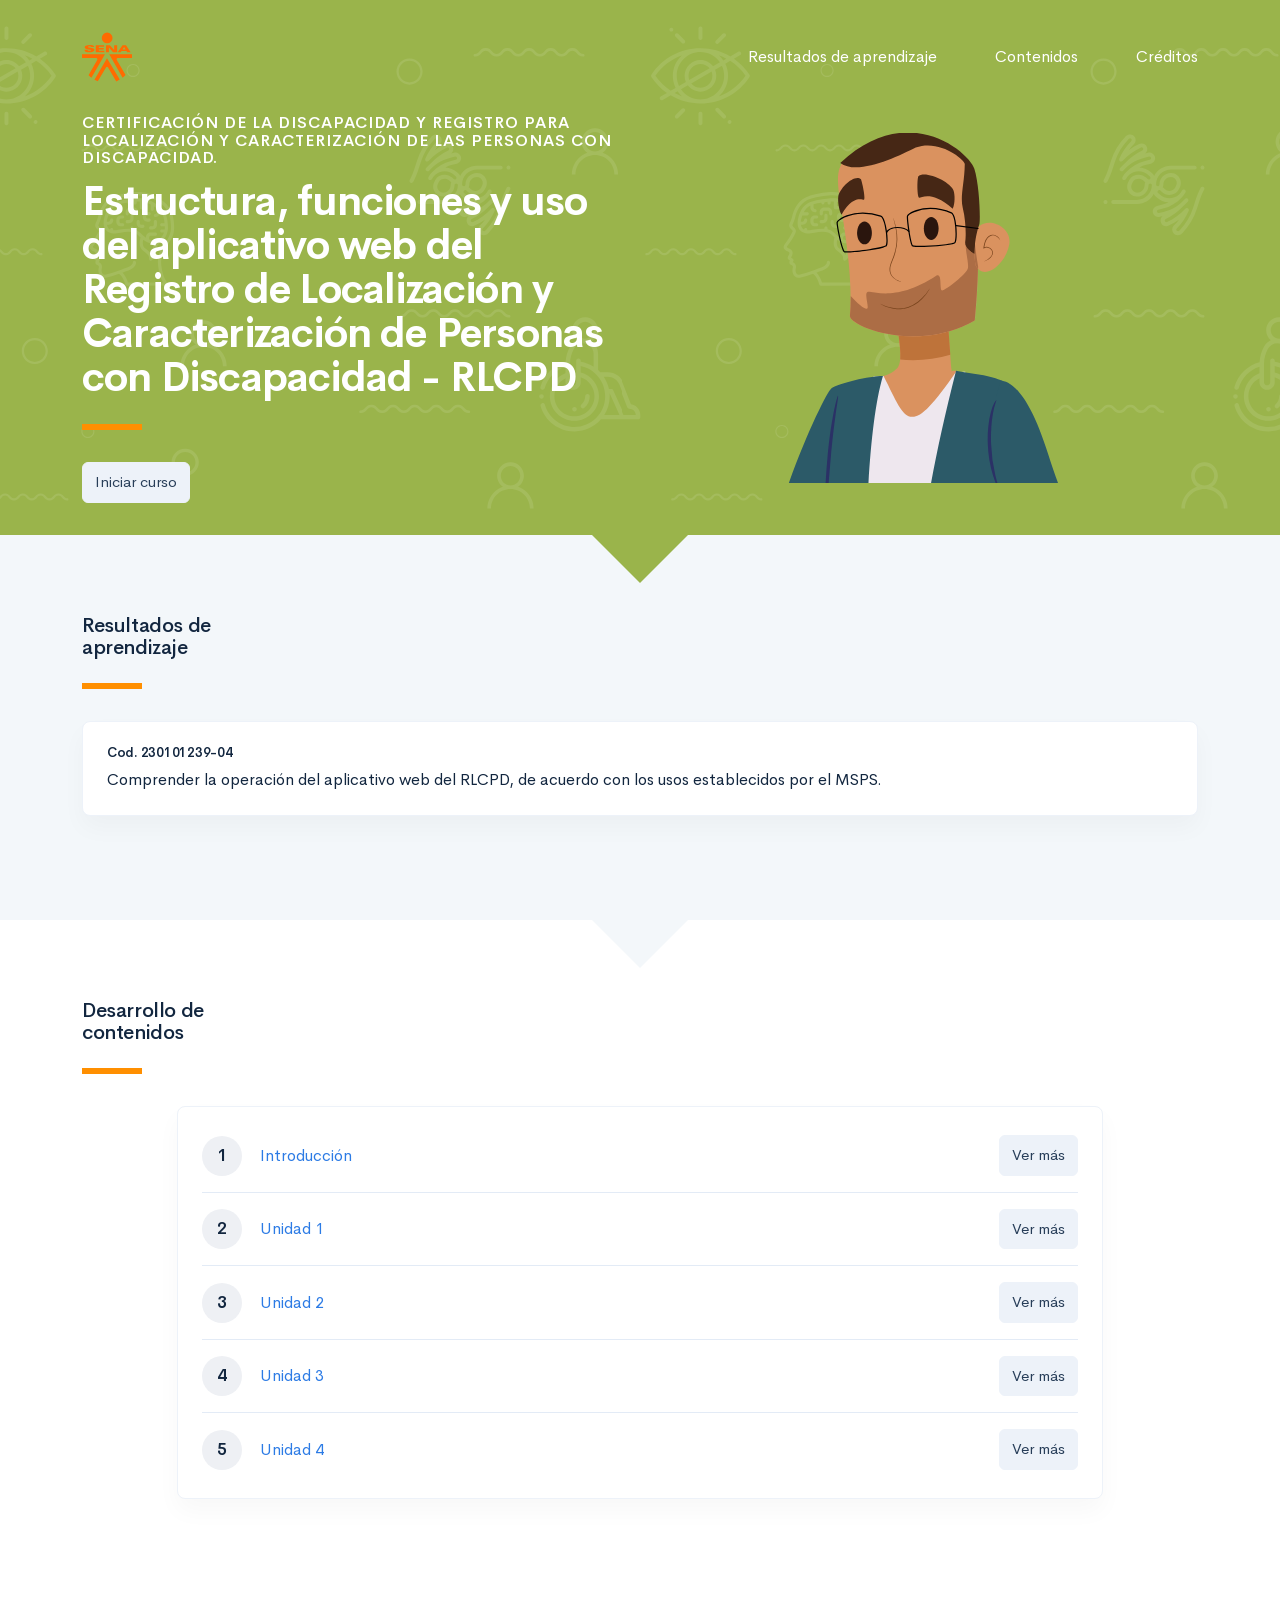
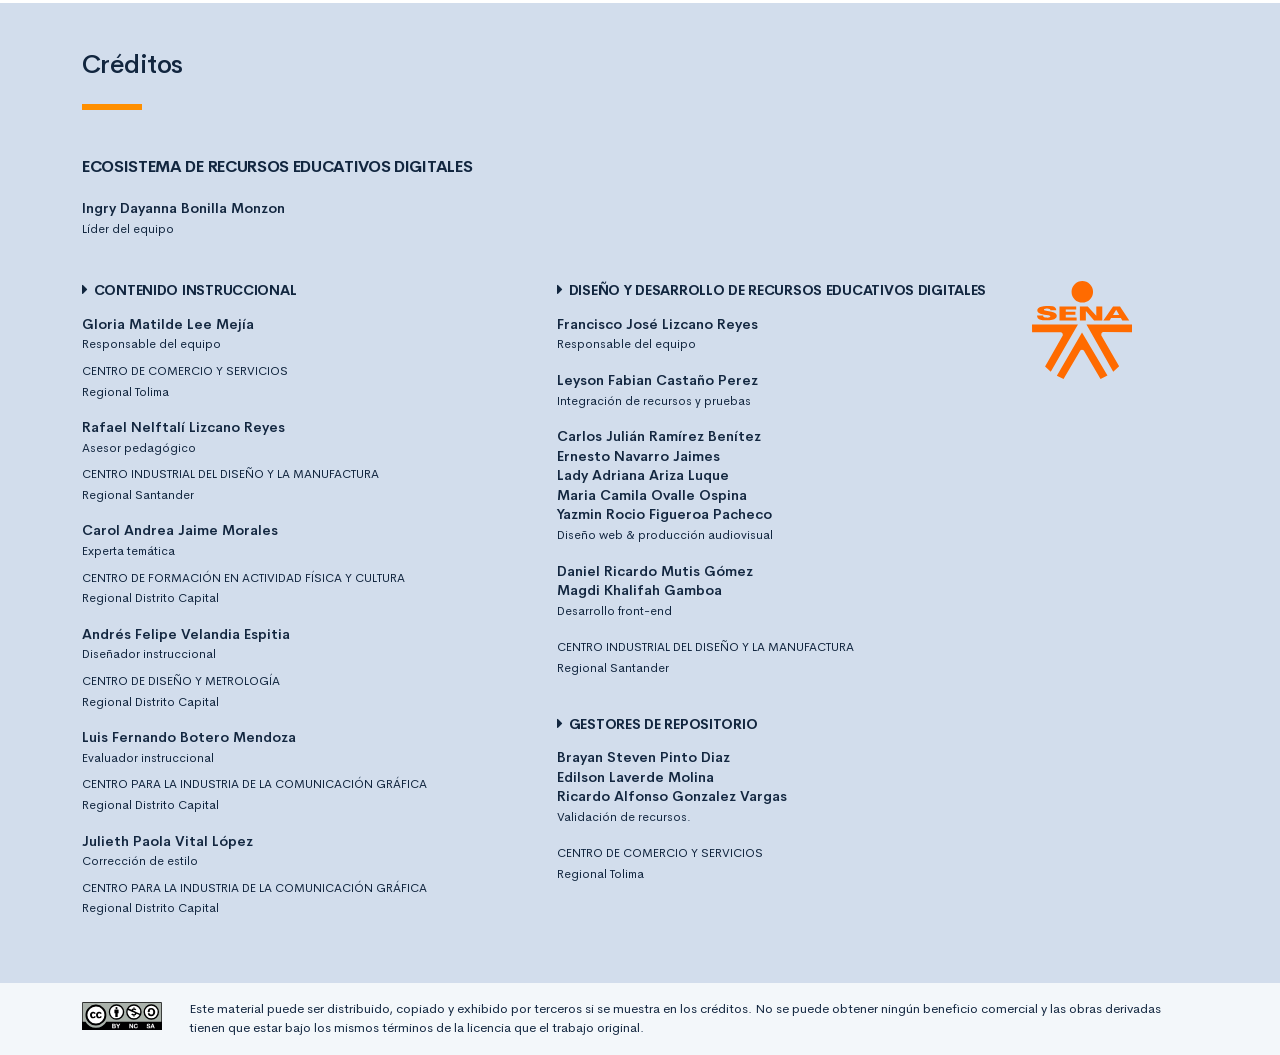
==== public/index.html @ 629007bb "Cargue Inicial de archivos" ====
<!DOCTYPE html>
<html lang="es">
    <head>
        <meta charset="UTF-8">
        <meta name="viewport" content="width=device-width, user-scalable=no, initial-scale=1.0, maximum-scale=1.0, minimum-scale=1.0">
        <title>Estructura, funciones y uso del aplicativo web del Registro de Localización y Caracterización de Personas con Discapacidad - RLCPD </title>
        <meta meta name="description" content="Equipo de Ecosistema de recursos educativos SENA encargado del desarrollo y rediseño de cursos virtuales de aprendizaje para el SENA.">
        <link rel="icon" type="image/svg+xml" href="assets/images/logos/senaLogo.svg">
        <link rel="stylesheet" href="assets/fonts/feather/feather.css">
        <link rel="stylesheet" href="assets/fonts/fontawesome/css/font-awesome.css">
        <link href="assets/css/fancybox.css" rel="stylesheet">
        <link href="assets/css/animate.css" rel="stylesheet">
        <link rel="stylesheet" href="assets/css/main.css">
    </head>
    <body class="theme-dark page-header-textura" id="page-home">
        <header class="curso-presentacion page-header" id="CursoPresentacion">
            <div class="page-textura">
                <div class="container">
                    <div class="curso-topbar justify-content-center justify-content-md-between"><a class="curso-topbar__logo"><svg xmlns="http://www.w3.org/2000/svg" width="168.273" height="164.177" viewBox="0 0 168.273 164.177">
                                <path id="SENA_LOGO" data-name="SENA LOGO" d="M85.349,1a18.09,18.09,0,1,0,18.09,18.09h0A18.1,18.1,0,0,0,85.349,1ZM25.617,42.983a33.722,33.722,0,0,0-9.386,1.024,11.156,11.156,0,0,0-5.12,2.56A5.346,5.346,0,0,0,10.086,52.2c.683,1.707,2.56,2.9,4.608,3.584,4.437,1.536,9.386,1.877,13.994,2.731a5.1,5.1,0,0,1,2.389,1.024,1.369,1.369,0,0,1-.683,2.048,9.146,9.146,0,0,1-5.291.683A8.354,8.354,0,0,1,20.5,61.244a1.962,1.962,0,0,1-.853-2.389H9.233A7.663,7.663,0,0,0,10.6,63.463a7.59,7.59,0,0,0,4.267,2.389A28.541,28.541,0,0,0,23.4,66.876,52.426,52.426,0,0,0,35,66.023a11.043,11.043,0,0,0,5.8-2.9,5.358,5.358,0,0,0-1.365-8.533,21.267,21.267,0,0,0-5.8-2.048c-3.072-.683-5.973-1.024-9.045-1.536a9.114,9.114,0,0,1-3.072-.853,1.226,1.226,0,0,1,0-2.219,9.369,9.369,0,0,1,4.437-.683,10.554,10.554,0,0,1,4.608.853A1.877,1.877,0,0,1,31.59,49.81h9.9a5.669,5.669,0,0,0-1.195-3.584A8.875,8.875,0,0,0,35.515,43.5c-3.584-.341-6.827-.512-9.9-.512Zm21.333.683V67.217H75.792V62.1H57.531V57.489H73.744V52.54H57.531V48.786H75.109v-5.12Zm47.615,0H81.253V67.217H91.322V51.346l13.824,15.872h13.824V43.666H108.9v15.7Zm42.495,0L120.676,67.217h10.581l2.56-4.267H150.2l2.389,4.267h11.776l-15.53-23.551ZM142.35,49.3l5.12,8.533h-10.41ZM.7,74.044l.171,12.8L49,86.673c2.389.512,3.925,2.048,3.413,5.8l-29.7,51.711,9.557,9.045L78.01,74.044Zm91.646,0L137.4,152.89l9.9-8.874L117.433,92.3c-.512-3.584.853-5.291,3.413-5.8l48.127.171V74.044ZM84.837,87.185,42.512,159.546l11.264,5.461,28.159-47.615a4.283,4.283,0,0,1,2.9-1.195,4.681,4.681,0,0,1,3.072,1.195l28.159,47.786,11.605-5.973Z" transform="translate(-0.7 -1)" fill="#FF6B00" />
                            </svg>
                        </a><a class="curso-topbar__menubar collapsed btn-menu-responsive d-none" data-toggle="collapse" href="#curso-topbar__nav" aria-expanded="false"><span></span><span></span><span></span></a>
                        <nav class="curso-topbar__nav collapse show d-none d-md-block" id="curso-topbar__nav">
                            <ul class="curso-topbar__list">
                                <li class="curso-topbar__item"><a class="curso-topbar__link" href="#ResultadosAprendizaje"><span class="text-white">Resultados de aprendizaje</span></a></li>
                                <li class="curso-topbar__item"><a class="curso-topbar__link" href="#IndiceTematico"><span class="text-white">Contenidos</span></a></li>
                                <li class="curso-topbar__item"><a class="curso-topbar__link" href="#Creditos"><span class="text-white">Créditos</span></a></li>
                            </ul>
                        </nav>
                    </div>
                    <!--include includes/page-home_header.pug                -->
                    <div class="curso-portada">
                        <div class="row align-items-center">
                            <div class="col-12 col-lg-6">
                                <h3 class="curso-subtitulo" id="curso-titulo-componente">Certificación de la discapacidad y registro para localización y caracterización de las personas con discapacidad.</h3>
                                <h1 class="curso-titulo" id="curso-titulo-tema">Estructura, funciones y uso del aplicativo web del Registro de Localización y Caracterización de Personas con Discapacidad - RLCPD </h1>
                                <div class="brand-line-primary"></div>
                                <p class="curso-descripcion"> </p><a class="curso-btn-iniciar btn btn-light" href="main.html"><span>Iniciar curso</span></a>
                            </div>
                            <div class="col-12 col-lg-6 text-center">
                                <div class="d-none d-lg-block"><img class="curso-imagen" src="assets/images/header/header_media.svg" /></div>
                            </div>
                        </div>
                    </div>
                </div>
            </div>
        </header>
        <section class="curso-resultados section bg-base-light" id="ResultadosAprendizaje">
            <div class="container">
                <h2> Resultados de <br>aprendizaje</h2>
                <div class="brand-line-primary"></div>
                <div class="card resultado-item">
                    <div class="card-body">
                        <h5><strong>Cod. 230101239-04</strong></h5>
                        <p class="mb-0">Comprender la operación del aplicativo web del RLCPD, de acuerdo con los usos establecidos por el MSPS.</p>
                    </div>
                </div>
            </div>
        </section>
        <section class="curso-indice-tematico section" id="IndiceTematico">
            <div class="container">
                <h2>Desarrollo de <br>contenidos</h2>
                <div class="brand-line-primary"></div>
                <div class="row justify-content-center">
                    <div class="col-12 col-sm-10">
                        <div class="card wow flipInX" data-wow-delay=".4s">
                            <div class="card-body">
                                <ul class="list-group list-group-flush list my-n3 nav-temas">
                                    <li class="list-group-item nav-tema-item">
                                        <div class="row align-items-center">
                                            <div class="col-auto">
                                                <div class="avatar avatar-sm"><span class="nav-tema-item__icon avatar-title font-size-lg bg-secondary-soft rounded-circle text-primary font-weight-bold">1</span></div>
                                            </div>
                                            <div class="col ml-n2"><span class="nav-tema-item__titulo"> <a href="main.html#page/introduccion/">Introducción</a></span></div>
                                            <div class="col-auto"> <a class="btn btn-light nav-tema-item__btn" href="main.html#page/introduccion/">Ver más</a></div>
                                        </div>
                                    </li>
                                    <li class="list-group-item nav-tema-item">
                                        <div class="row align-items-center">
                                            <div class="col-auto">
                                                <div class="avatar avatar-sm"><span class="nav-tema-item__icon avatar-title font-size-lg bg-secondary-soft rounded-circle text-primary font-weight-bold">2</span></div>
                                            </div>
                                            <div class="col ml-n2"><span class="nav-tema-item__titulo"> <a href="main.html#page/unidad_1/">Unidad 1</a></span></div>
                                            <div class="col-auto"> <a class="btn btn-light nav-tema-item__btn" href="main.html#page/unidad_1/">Ver más</a></div>
                                        </div>
                                    </li>
                                    <li class="list-group-item nav-tema-item">
                                        <div class="row align-items-center">
                                            <div class="col-auto">
                                                <div class="avatar avatar-sm"><span class="nav-tema-item__icon avatar-title font-size-lg bg-secondary-soft rounded-circle text-primary font-weight-bold">3</span></div>
                                            </div>
                                            <div class="col ml-n2"><span class="nav-tema-item__titulo"> <a href="main.html#page/unidad_2/">Unidad 2</a></span></div>
                                            <div class="col-auto"> <a class="btn btn-light nav-tema-item__btn" href="main.html#page/unidad_2/">Ver más</a></div>
                                        </div>
                                    </li>
                                    <li class="list-group-item nav-tema-item">
                                        <div class="row align-items-center">
                                            <div class="col-auto">
                                                <div class="avatar avatar-sm"><span class="nav-tema-item__icon avatar-title font-size-lg bg-secondary-soft rounded-circle text-primary font-weight-bold">4</span></div>
                                            </div>
                                            <div class="col ml-n2"><span class="nav-tema-item__titulo"> <a href="main.html#page/unidad_3/">Unidad 3</a></span></div>
                                            <div class="col-auto"> <a class="btn btn-light nav-tema-item__btn" href="main.html#page/unidad_3/">Ver más</a></div>
                                        </div>
                                    </li>
                                    <li class="list-group-item nav-tema-item">
                                        <div class="row align-items-center">
                                            <div class="col-auto">
                                                <div class="avatar avatar-sm"><span class="nav-tema-item__icon avatar-title font-size-lg bg-secondary-soft rounded-circle text-primary font-weight-bold">5</span></div>
                                            </div>
                                            <div class="col ml-n2"><span class="nav-tema-item__titulo"> <a href="main.html#page/unidad_4/">Unidad 4</a></span></div>
                                            <div class="col-auto"> <a class="btn btn-light nav-tema-item__btn" href="main.html#page/unidad_4/">Ver más</a></div>
                                        </div>
                                    </li>
                                </ul>
                            </div>
                        </div>
                    </div>
                </div>
            </div>
        </section>
        <footer class="footer" id="Creditos">
            <div class="container">
                <h1>Créditos </h1>
                <div class="brand-line-primary"></div>
                <div class="row">
                    <div class="col-12 col-md-5">
                        <h3 class="footer-subtitulo mb-4">ECOSISTEMA DE RECURSOS EDUCATIVOS DIGITALES </h3>
                        <p class="footer-texto mb-2"><strong>Ingry Dayanna Bonilla Monzon </strong><br /> <span class="text-small">Líder del equipo</span></p>
                    </div>
                </div>
                <div class="row mt-5">
                    <div class="col-12 col-md-5">
                        <h4 class="footer-subtitulo-2 mt-0">
                            <div class="fa fa-caret-right mr-2"></div>Contenido Instruccional
                        </h4>
                        <p class="footer-texto mb-2"><strong>Gloria Matilde Lee Mejía </strong><br /> <span class="text-small">Responsable del equipo</span></p>
                        <p class="footer-texto"><span class="text-small text-uppercase">Centro de Comercio y Servicios</span><br /><span class="text-small">Regional Tolima</span></p>
                        <p class="footer-texto mb-2"><strong>Rafael Nelftalí Lizcano Reyes</strong><br /> <span class="text-small">Asesor pedagógico<br /></span></p>
                        <p class="footer-texto"><span class="text-small text-uppercase">CENTRO INDUSTRIAL DEL DISEÑO Y LA MANUFACTURA </span><br /><span class="text-small">Regional Santander </span></p>
                        <p class="footer-texto mb-2"><strong>Carol Andrea Jaime Morales</strong><br /><span class="text-small">Experta temática<br /></span></p>
                        <p class="footer-texto"><span class="text-small text-uppercase">Centro de Formación en Actividad Física y Cultura </span><br /><span class="text-small">Regional Distrito Capital</span></p>
                        <p class="footer-texto mb-2"><strong>Andrés Felipe Velandia Espitia</strong><br /> <span class="text-small">Diseñador instruccional<br /></span></p>
                        <p class="footer-texto"><span class="text-small text-uppercase">Centro de Diseño y Metrología </span><br /><span class="text-small">Regional Distrito Capital</span></p>
                        <p class="footer-texto mb-2"><strong>Luis Fernando Botero Mendoza </strong><br /> <span class="text-small">Evaluador instruccional<br /></span></p>
                        <p class="footer-texto"><span class="text-small text-uppercase">Centro para la Industria de la Comunicación Gráfica</span><br /><span class="text-small">Regional Distrito Capital</span></p>
                        <p class="footer-texto mb-2"><strong>Julieth Paola Vital López</strong><br /> <span class="text-small">Corrección de estilo<br /></span></p>
                        <p class="footer-texto"><span class="text-small text-uppercase">Centro para la Industria de la Comunicación Gráfica</span><br /><span class="text-small">Regional Distrito Capital </span></p>
                    </div>
                    <div class="col-12 col-md-5">
                        <h4 class="footer-subtitulo-2 mt-0">
                            <div class="fa fa-caret-right mr-2"></div>Diseño y desarrollo de recursos educativos digitales
                        </h4>
                        <p class="footer-texto"><strong>Francisco José Lizcano Reyes </strong><br /> <span class="text-small">Responsable del equipo<br /></span></p>
                        <p class="footer-texto"><strong>Leyson Fabian Castaño Perez</strong><br /> <span class="text-small">Integración de recursos y pruebas<br /></span></p>
                        <p class="footer-texto"> <strong>Carlos Julián Ramírez Benítez</strong><br />
                            <strong>Ernesto Navarro Jaimes</strong><br />
                            <strong>Lady Adriana Ariza Luque </strong><br />
                            <strong>Maria Camila Ovalle Ospina </strong><br />
                            <strong>Yazmin Rocio Figueroa Pacheco</strong><br /><span class="text-small">Diseño web & producción audiovisual<br /></span></p>
                        <p class="footer-texto"><strong>Daniel Ricardo Mutis Gómez</strong><br />
                            <strong>Magdi Khalifah Gamboa</strong><br /> <span class="text-small">Desarrollo front-end<br /></span></p>
                        <p class="footer-texto"><span class="text-small text-uppercase">CENTRO INDUSTRIAL DEL DISEÑO Y LA MANUFACTURA </span><br /><span class="text-small">Regional Santander</span></p>
                        <h4 class="footer-subtitulo-2 mt-5">
                            <div class="fa fa-caret-right mr-2"></div>Gestores de repositorio
                        </h4>
                        <p class="footer-texto"><strong>Brayan Steven Pinto Diaz </strong><br />
                            <strong>Edilson Laverde Molina</strong><br />
                            <strong>Ricardo Alfonso Gonzalez Vargas </strong><br /> <span class="text-small">Validación de recursos.<br /></span></p>
                        <p class="footer-texto"><span class="text-small text-uppercase">Centro de comercio y servicios </span><br /><span class="text-small">Regional Tolima</span></p>
                    </div>
                    <div class="col-12 col-md-2">
                        <div class="d-flex flex-column justify-content-center"><img src="assets/images/logos/senaLogo.svg" style="max-width:100px" /></div>
                    </div>
                </div>
            </div>
        </footer>
        <section id="cc">
            <div class="container">
                <div class="d-flex flex-column flex-sm-row"><span class="pr-3"><i class="icon cc"></i></span><span>Este material puede ser distribuido, copiado y exhibido por terceros si se muestra en los créditos. No se puede obtener ningún beneficio comercial y las obras derivadas tienen que estar bajo los mismos términos de la licencia que el trabajo original.</span></div>
            </div>
        </section>
        <script src="assets/js/vendor.js"></script>
        <script src="assets/js/global.js"> </script>
        <script src="assets/js/pages.js"></script>
    </body>
</html>
---- public/assets/fonts/feather/feather.css ----
@font-face {
  font-family: 'Feather';
  src:
    url('fonts/Feather.ttf?sdxovp') format('truetype'),
    url('fonts/Feather.woff?sdxovp') format('woff'),
    url('fonts/Feather.svg?sdxovp#Feather') format('svg');
  font-weight: normal;
  font-style: normal;
}

.fe {
  /* use !important to prevent issues with browser extensions that change fonts */
  font-family: 'Feather' !important;
  speak: none;
  font-style: normal;
  font-weight: normal;
  font-variant: normal;
  text-transform: none;
  line-height: 1;

  /* Better Font Rendering =========== */
  -webkit-font-smoothing: antialiased;
  -moz-osx-font-smoothing: grayscale;
}

.fe-activity:before {
  content: "\e900";
}
.fe-airplay:before {
  content: "\e901";
}
.fe-alert-circle:before {
  content: "\e902";
}
.fe-alert-octagon:before {
  content: "\e903";
}
.fe-alert-triangle:before {
  content: "\e904";
}
.fe-align-center:before {
  content: "\e905";
}
.fe-align-justify:before {
  content: "\e906";
}
.fe-align-left:before {
  content: "\e907";
}
.fe-align-right:before {
  content: "\e908";
}
.fe-anchor:before {
  content: "\e909";
}
.fe-aperture:before {
  content: "\e90a";
}
.fe-archive:before {
  content: "\e90b";
}
.fe-arrow-down:before {
  content: "\e90c";
}
.fe-arrow-down-circle:before {
  content: "\e90d";
}
.fe-arrow-down-left:before {
  content: "\e90e";
}
.fe-arrow-down-right:before {
  content: "\e90f";
}
.fe-arrow-left:before {
  content: "\e910";
}
.fe-arrow-left-circle:before {
  content: "\e911";
}
.fe-arrow-right:before {
  content: "\e912";
}
.fe-arrow-right-circle:before {
  content: "\e913";
}
.fe-arrow-up:before {
  content: "\e914";
}
.fe-arrow-up-circle:before {
  content: "\e915";
}
.fe-arrow-up-left:before {
  content: "\e916";
}
.fe-arrow-up-right:before {
  content: "\e917";
}
.fe-at-sign:before {
  content: "\e918";
}
.fe-award:before {
  content: "\e919";
}
.fe-bar-chart:before {
  content: "\e91a";
}
.fe-bar-chart-2:before {
  content: "\e91b";
}
.fe-battery:before {
  content: "\e91c";
}
.fe-battery-charging:before {
  content: "\e91d";
}
.fe-bell:before {
  content: "\e91e";
}
.fe-bell-off:before {
  content: "\e91f";
}
.fe-bluetooth:before {
  content: "\e920";
}
.fe-bold:before {
  content: "\e921";
}
.fe-book:before {
  content: "\e922";
}
.fe-book-open:before {
  content: "\e923";
}
.fe-bookmark:before {
  content: "\e924";
}
.fe-box:before {
  content: "\e925";
}
.fe-briefcase:before {
  content: "\e926";
}
.fe-calendar:before {
  content: "\e927";
}
.fe-camera:before {
  content: "\e928";
}
.fe-camera-off:before {
  content: "\e929";
}
.fe-cast:before {
  content: "\e92a";
}
.fe-check:before {
  content: "\e92b";
}
.fe-check-circle:before {
  content: "\e92c";
}
.fe-check-square:before {
  content: "\e92d";
}
.fe-chevron-down:before {
  content: "\e92e";
}
.fe-chevron-left:before {
  content: "\e92f";
}
.fe-chevron-right:before {
  content: "\e930";
}
.fe-chevron-up:before {
  content: "\e931";
}
.fe-chevrons-down:before {
  content: "\e932";
}
.fe-chevrons-left:before {
  content: "\e933";
}
.fe-chevrons-right:before {
  content: "\e934";
}
.fe-chevrons-up:before {
  content: "\e935";
}
.fe-chrome:before {
  content: "\e936";
}
.fe-circle:before {
  content: "\e937";
}
.fe-clipboard:before {
  content: "\e938";
}
.fe-clock:before {
  content: "\e939";
}
.fe-cloud:before {
  content: "\e93a";
}
.fe-cloud-drizzle:before {
  content: "\e93b";
}
.fe-cloud-lightning:before {
  content: "\e93c";
}
.fe-cloud-off:before {
  content: "\e93d";
}
.fe-cloud-rain:before {
  content: "\e93e";
}
.fe-cloud-snow:before {
  content: "\e93f";
}
.fe-code:before {
  content: "\e940";
}
.fe-codepen:before {
  content: "\e941";
}
.fe-command:before {
  content: "\e942";
}
.fe-compass:before {
  content: "\e943";
}
.fe-copy:before {
  content: "\e944";
}
.fe-corner-down-left:before {
  content: "\e945";
}
.fe-corner-down-right:before {
  content: "\e946";
}
.fe-corner-left-down:before {
  content: "\e947";
}
.fe-corner-left-up:before {
  content: "\e948";
}
.fe-corner-right-down:before {
  content: "\e949";
}
.fe-corner-right-up:before {
  content: "\e94a";
}
.fe-corner-up-left:before {
  content: "\e94b";
}
.fe-corner-up-right:before {
  content: "\e94c";
}
.fe-cpu:before {
  content: "\e94d";
}
.fe-credit-card:before {
  content: "\e94e";
}
.fe-crop:before {
  content: "\e94f";
}
.fe-crosshair:before {
  content: "\e950";
}
.fe-database:before {
  content: "\e951";
}
.fe-delete:before {
  content: "\e952";
}
.fe-disc:before {
  content: "\e953";
}
.fe-dollar-sign:before {
  content: "\e954";
}
.fe-download:before {
  content: "\e955";
}
.fe-download-cloud:before {
  content: "\e956";
}
.fe-droplet:before {
  content: "\e957";
}
.fe-edit:before {
  content: "\e958";
}
.fe-edit-2:before {
  content: "\e959";
}
.fe-edit-3:before {
  content: "\e95a";
}
.fe-external-link:before {
  content: "\e95b";
}
.fe-eye:before {
  content: "\e95c";
}
.fe-eye-off:before {
  content: "\e95d";
}
.fe-facebook:before {
  content: "\e95e";
}
.fe-fast-forward:before {
  content: "\e95f";
}
.fe-feather:before {
  content: "\e960";
}
.fe-file:before {
  content: "\e961";
}
.fe-file-minus:before {
  content: "\e962";
}
.fe-file-plus:before {
  content: "\e963";
}
.fe-file-text:before {
  content: "\e964";
}
.fe-film:before {
  content: "\e965";
}
.fe-filter:before {
  content: "\e966";
}
.fe-flag:before {
  content: "\e967";
}
.fe-folder:before {
  content: "\e968";
}
.fe-folder-minus:before {
  content: "\e969";
}
.fe-folder-plus:before {
  content: "\e96a";
}
.fe-gift:before {
  content: "\e96b";
}
.fe-git-branch:before {
  content: "\e96c";
}
.fe-git-commit:before {
  content: "\e96d";
}
.fe-git-merge:before {
  content: "\e96e";
}
.fe-git-pull-request:before {
  content: "\e96f";
}
.fe-github:before {
  content: "\e970";
}
.fe-gitlab:before {
  content: "\e971";
}
.fe-globe:before {
  content: "\e972";
}
.fe-grid:before {
  content: "\e973";
}
.fe-hard-drive:before {
  content: "\e974";
}
.fe-hash:before {
  content: "\e975";
}
.fe-headphones:before {
  content: "\e976";
}
.fe-heart:before {
  content: "\e977";
}
.fe-help-circle:before {
  content: "\e978";
}
.fe-home:before {
  content: "\e979";
}
.fe-image:before {
  content: "\e97a";
}
.fe-inbox:before {
  content: "\e97b";
}
.fe-info:before {
  content: "\e97c";
}
.fe-instagram:before {
  content: "\e97d";
}
.fe-italic:before {
  content: "\e97e";
}
.fe-layers:before {
  content: "\e97f";
}
.fe-layout:before {
  content: "\e980";
}
.fe-life-buoy:before {
  content: "\e981";
}
.fe-link:before {
  content: "\e982";
}
.fe-link-2:before {
  content: "\e983";
}
.fe-linkedin:before {
  content: "\e984";
}
.fe-list:before {
  content: "\e985";
}
.fe-loader:before {
  content: "\e986";
}
.fe-lock:before {
  content: "\e987";
}
.fe-log-in:before {
  content: "\e988";
}
.fe-log-out:before {
  content: "\e989";
}
.fe-mail:before {
  content: "\e98a";
}
.fe-map:before {
  content: "\e98b";
}
.fe-map-pin:before {
  content: "\e98c";
}
.fe-maximize:before {
  content: "\e98d";
}
.fe-maximize-2:before {
  content: "\e98e";
}
.fe-menu:before {
  content: "\e98f";
}
.fe-message-circle:before {
  content: "\e990";
}
.fe-message-square:before {
  content: "\e991";
}
.fe-mic:before {
  content: "\e992";
}
.fe-mic-off:before {
  content: "\e993";
}
.fe-minimize:before {
  content: "\e994";
}
.fe-minimize-2:before {
  content: "\e995";
}
.fe-minus:before {
  content: "\e996";
}
.fe-minus-circle:before {
  content: "\e997";
}
.fe-minus-square:before {
  content: "\e998";
}
.fe-monitor:before {
  content: "\e999";
}
.fe-moon:before {
  content: "\e99a";
}
.fe-more-horizontal:before {
  content: "\e99b";
}
.fe-more-vertical:before {
  content: "\e99c";
}
.fe-move:before {
  content: "\e99d";
}
.fe-music:before {
  content: "\e99e";
}
.fe-navigation:before {
  content: "\e99f";
}
.fe-navigation-2:before {
  content: "\e9a0";
}
.fe-octagon:before {
  content: "\e9a1";
}
.fe-package:before {
  content: "\e9a2";
}
.fe-paperclip:before {
  content: "\e9a3";
}
.fe-pause:before {
  content: "\e9a4";
}
.fe-pause-circle:before {
  content: "\e9a5";
}
.fe-percent:before {
  content: "\e9a6";
}
.fe-phone:before {
  content: "\e9a7";
}
.fe-phone-call:before {
  content: "\e9a8";
}
.fe-phone-forwarded:before {
  content: "\e9a9";
}
.fe-phone-incoming:before {
  content: "\e9aa";
}
.fe-phone-missed:before {
  content: "\e9ab";
}
.fe-phone-off:before {
  content: "\e9ac";
}
.fe-phone-outgoing:before {
  content: "\e9ad";
}
.fe-pie-chart:before {
  content: "\e9ae";
}
.fe-play:before {
  content: "\e9af";
}
.fe-play-circle:before {
  content: "\e9b0";
}
.fe-plus:before {
  content: "\e9b1";
}
.fe-plus-circle:before {
  content: "\e9b2";
}
.fe-plus-square:before {
  content: "\e9b3";
}
.fe-pocket:before {
  content: "\e9b4";
}
.fe-power:before {
  content: "\e9b5";
}
.fe-printer:before {
  content: "\e9b6";
}
.fe-radio:before {
  content: "\e9b7";
}
.fe-refresh-ccw:before {
  content: "\e9b8";
}
.fe-refresh-cw:before {
  content: "\e9b9";
}
.fe-repeat:before {
  content: "\e9ba";
}
.fe-rewind:before {
  content: "\e9bb";
}
.fe-rotate-ccw:before {
  content: "\e9bc";
}
.fe-rotate-cw:before {
  content: "\e9bd";
}
.fe-rss:before {
  content: "\e9be";
}
.fe-save:before {
  content: "\e9bf";
}
.fe-scissors:before {
  content: "\e9c0";
}
.fe-search:before {
  content: "\e9c1";
}
.fe-send:before {
  content: "\e9c2";
}
.fe-server:before {
  content: "\e9c3";
}
.fe-settings:before {
  content: "\e9c4";
}
.fe-share:before {
  content: "\e9c5";
}
.fe-share-2:before {
  content: "\e9c6";
}
.fe-shield:before {
  content: "\e9c7";
}
.fe-shield-off:before {
  content: "\e9c8";
}
.fe-shopping-bag:before {
  content: "\e9c9";
}
.fe-shopping-cart:before {
  content: "\e9ca";
}
.fe-shuffle:before {
  content: "\e9cb";
}
.fe-sidebar:before {
  content: "\e9cc";
}
.fe-skip-back:before {
  content: "\e9cd";
}
.fe-skip-forward:before {
  content: "\e9ce";
}
.fe-slack:before {
  content: "\e9cf";
}
.fe-slash:before {
  content: "\e9d0";
}
.fe-sliders:before {
  content: "\e9d1";
}
.fe-smartphone:before {
  content: "\e9d2";
}
.fe-speaker:before {
  content: "\e9d3";
}
.fe-square:before {
  content: "\e9d4";
}
.fe-star:before {
  content: "\e9d5";
}
.fe-stop-circle:before {
  content: "\e9d6";
}
.fe-sun:before {
  content: "\e9d7";
}
.fe-sunrise:before {
  content: "\e9d8";
}
.fe-sunset:before {
  content: "\e9d9";
}
.fe-tablet:before {
  content: "\e9da";
}
.fe-tag:before {
  content: "\e9db";
}
.fe-target:before {
  content: "\e9dc";
}
.fe-terminal:before {
  content: "\e9dd";
}
.fe-thermometer:before {
  content: "\e9de";
}
.fe-thumbs-down:before {
  content: "\e9df";
}
.fe-thumbs-up:before {
  content: "\e9e0";
}
.fe-toggle-left:before {
  content: "\e9e1";
}
.fe-toggle-right:before {
  content: "\e9e2";
}
.fe-trash:before {
  content: "\e9e3";
}
.fe-trash-2:before {
  content: "\e9e4";
}
.fe-trending-down:before {
  content: "\e9e5";
}
.fe-trending-up:before {
  content: "\e9e6";
}
.fe-triangle:before {
  content: "\e9e7";
}
.fe-truck:before {
  content: "\e9e8";
}
.fe-tv:before {
  content: "\e9e9";
}
.fe-twitter:before {
  content: "\e9ea";
}
.fe-type:before {
  content: "\e9eb";
}
.fe-umbrella:before {
  content: "\e9ec";
}
.fe-underline:before {
  content: "\e9ed";
}
.fe-unlock:before {
  content: "\e9ee";
}
.fe-upload:before {
  content: "\e9ef";
}
.fe-upload-cloud:before {
  content: "\e9f0";
}
.fe-user:before {
  content: "\e9f1";
}
.fe-user-check:before {
  content: "\e9f2";
}
.fe-user-minus:before {
  content: "\e9f3";
}
.fe-user-plus:before {
  content: "\e9f4";
}
.fe-user-x:before {
  content: "\e9f5";
}
.fe-users:before {
  content: "\e9f6";
}
.fe-video:before {
  content: "\e9f7";
}
.fe-video-off:before {
  content: "\e9f8";
}
.fe-voicemail:before {
  content: "\e9f9";
}
.fe-volume:before {
  content: "\e9fa";
}
.fe-volume-1:before {
  content: "\e9fb";
}
.fe-volume-2:before {
  content: "\e9fc";
}
.fe-volume-x:before {
  content: "\e9fd";
}
.fe-watch:before {
  content: "\e9fe";
}
.fe-wifi:before {
  content: "\e9ff";
}
.fe-wifi-off:before {
  content: "\ea00";
}
.fe-wind:before {
  content: "\ea01";
}
.fe-x:before {
  content: "\ea02";
}
.fe-x-circle:before {
  content: "\ea03";
}
.fe-x-square:before {
  content: "\ea04";
}
.fe-youtube:before {
  content: "\ea05";
}
.fe-zap:before {
  content: "\ea06";
}
.fe-zap-off:before {
  content: "\ea07";
}
.fe-zoom-in:before {
  content: "\ea08";
}
.fe-zoom-out:before {
  content: "\ea09";
}
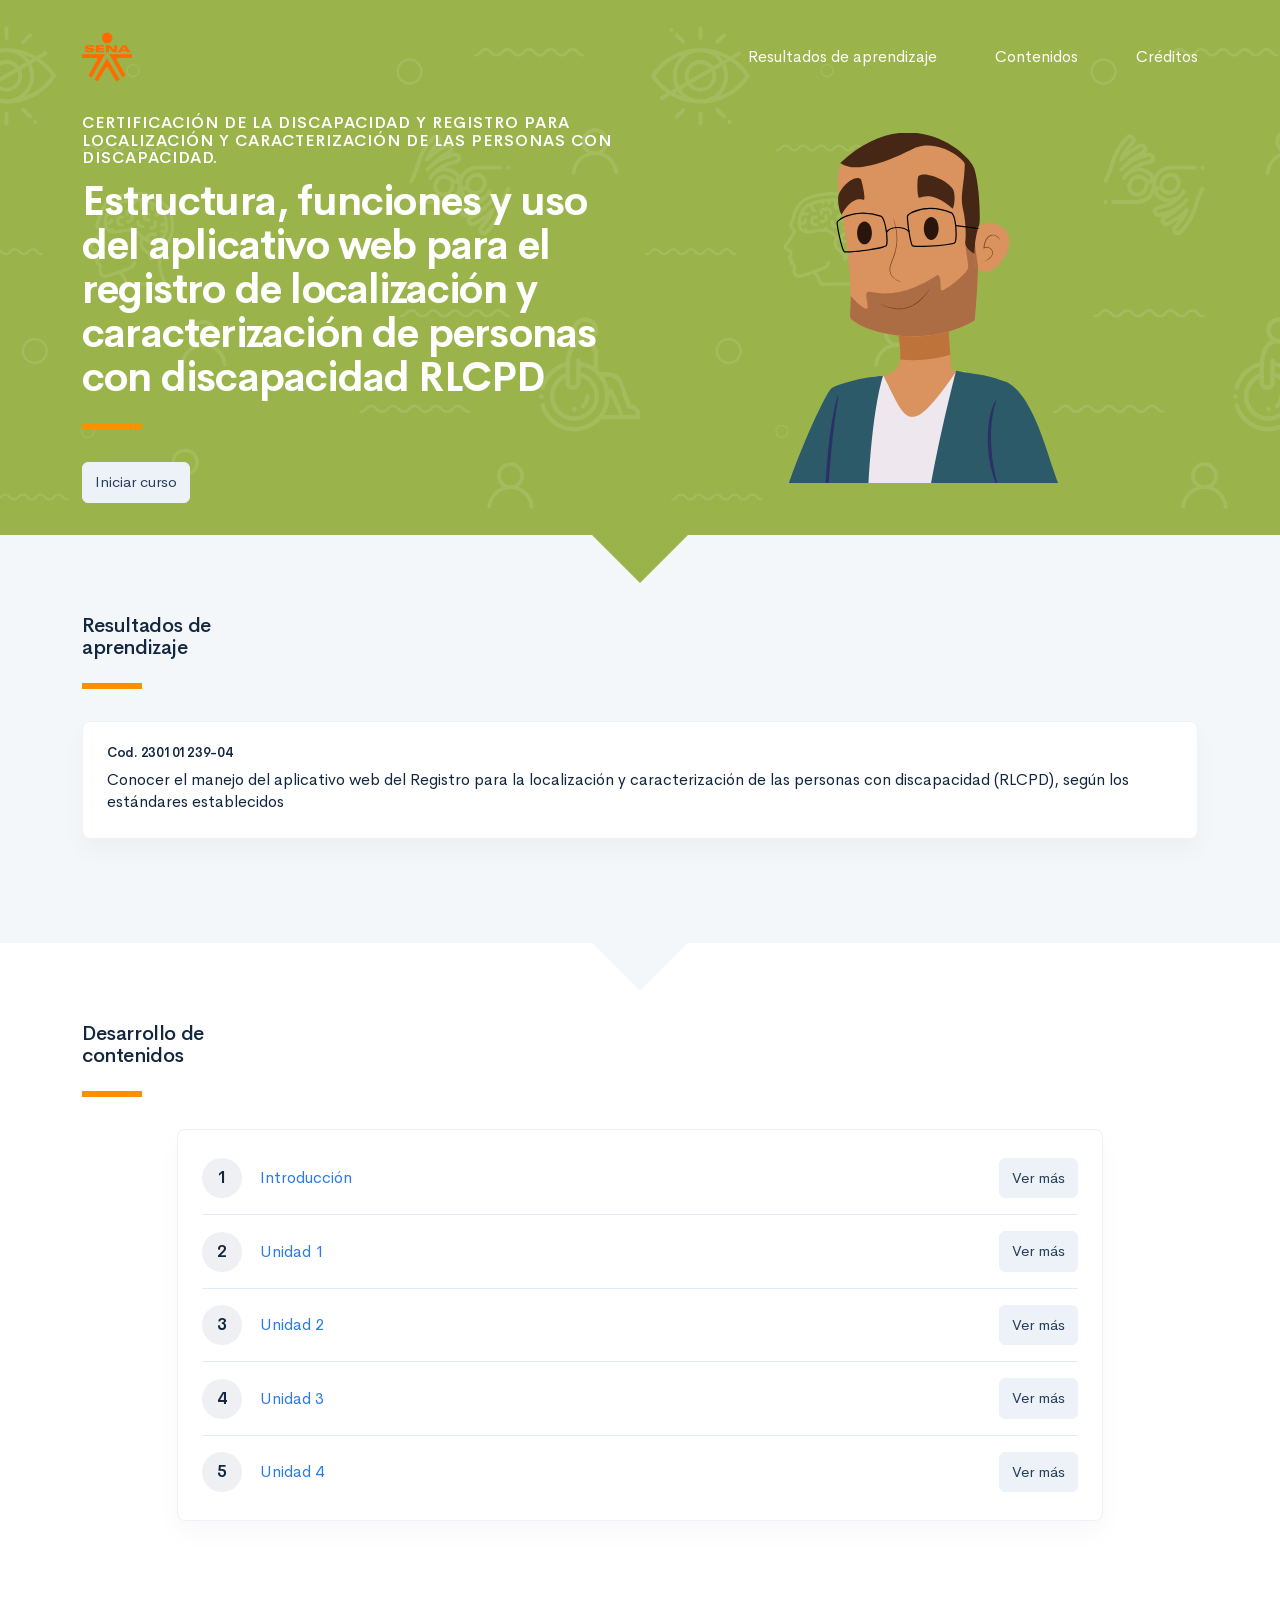
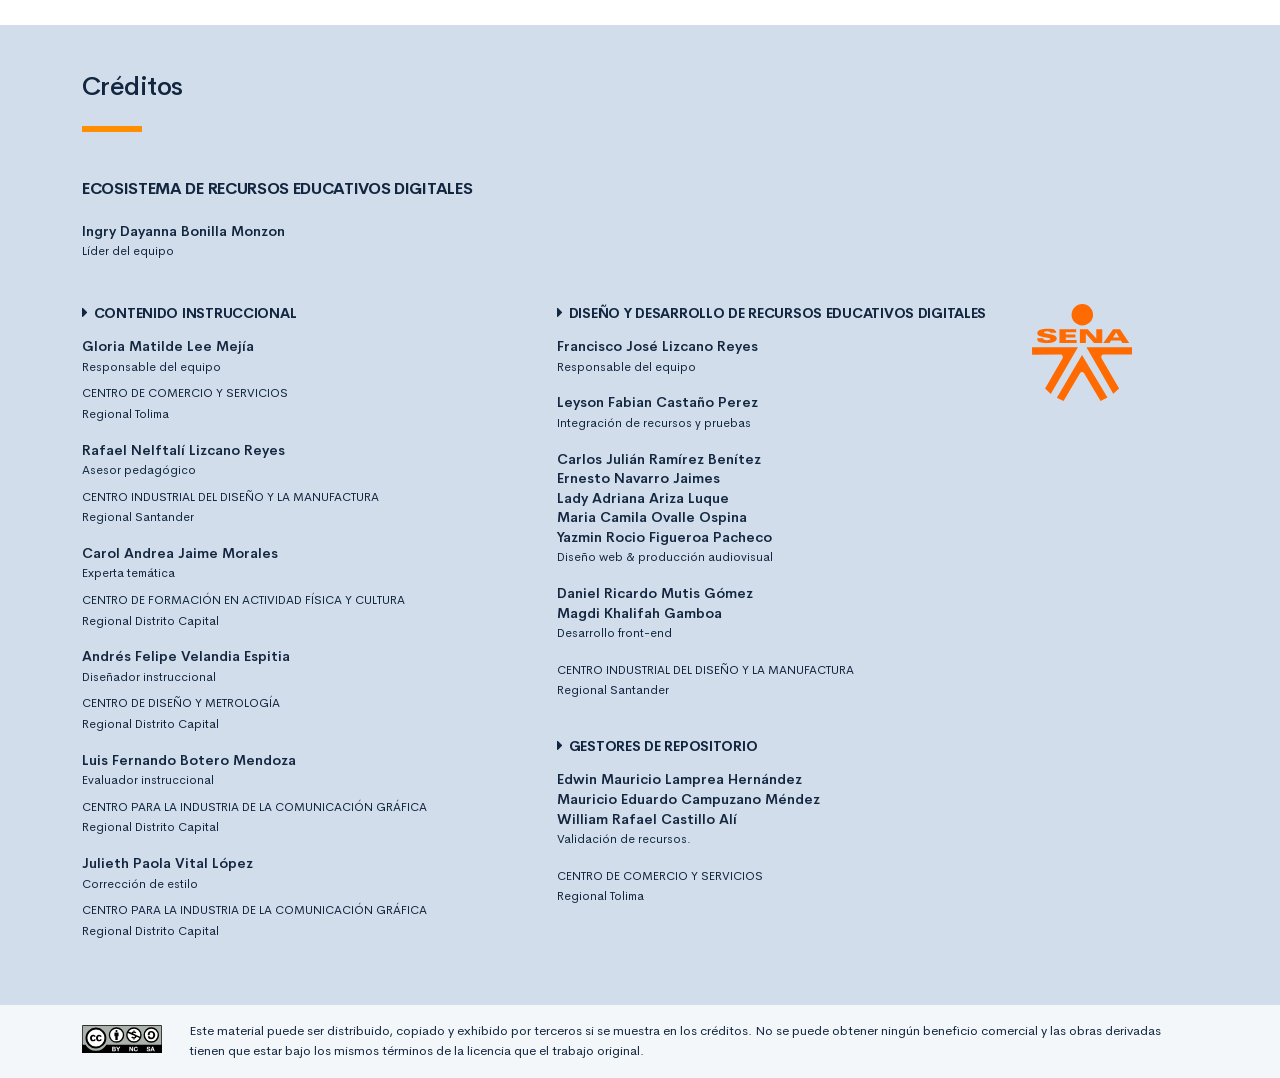
==== commit a723ad3a: "Ajustes gestores" ====
--- a/public/index.html
+++ b/public/index.html
@@ -3,7 +3,7 @@
     <head>
         <meta charset="UTF-8">
         <meta name="viewport" content="width=device-width, user-scalable=no, initial-scale=1.0, maximum-scale=1.0, minimum-scale=1.0">
-        <title>Estructura, funciones y uso del aplicativo web del Registro de Localización y Caracterización de Personas con Discapacidad - RLCPD </title>
+        <title>Estructura, funciones y uso del aplicativo web para el registro de localización y caracterización de personas con discapacidad RLCPD </title>
         <meta meta name="description" content="Equipo de Ecosistema de recursos educativos SENA encargado del desarrollo y rediseño de cursos virtuales de aprendizaje para el SENA.">
         <link rel="icon" type="image/svg+xml" href="assets/images/logos/senaLogo.svg">
         <link rel="stylesheet" href="assets/fonts/feather/feather.css">
@@ -33,7 +33,7 @@
                         <div class="row align-items-center">
                             <div class="col-12 col-lg-6">
                                 <h3 class="curso-subtitulo" id="curso-titulo-componente">Certificación de la discapacidad y registro para localización y caracterización de las personas con discapacidad.</h3>
-                                <h1 class="curso-titulo" id="curso-titulo-tema">Estructura, funciones y uso del aplicativo web del Registro de Localización y Caracterización de Personas con Discapacidad - RLCPD </h1>
+                                <h1 class="curso-titulo" id="curso-titulo-tema">Estructura, funciones y uso del aplicativo web para el registro de localización y caracterización de personas con discapacidad RLCPD </h1>
                                 <div class="brand-line-primary"></div>
                                 <p class="curso-descripcion"> </p><a class="curso-btn-iniciar btn btn-light" href="main.html"><span>Iniciar curso</span></a>
                             </div>
@@ -52,7 +52,7 @@
                 <div class="card resultado-item">
                     <div class="card-body">
                         <h5><strong>Cod. 230101239-04</strong></h5>
-                        <p class="mb-0">Comprender la operación del aplicativo web del RLCPD, de acuerdo con los usos establecidos por el MSPS.</p>
+                        <p class="mb-0">Conocer el manejo del aplicativo web del Registro para la localización y caracterización de las personas con discapacidad (RLCPD), según los estándares establecidos</p>
                     </div>
                 </div>
             </div>
@@ -163,9 +163,9 @@
                         <h4 class="footer-subtitulo-2 mt-5">
                             <div class="fa fa-caret-right mr-2"></div>Gestores de repositorio
                         </h4>
-                        <p class="footer-texto"><strong>Brayan Steven Pinto Diaz </strong><br />
-                            <strong>Edilson Laverde Molina</strong><br />
-                            <strong>Ricardo Alfonso Gonzalez Vargas </strong><br /> <span class="text-small">Validación de recursos.<br /></span></p>
+                        <p class="footer-texto"><strong>Edwin Mauricio Lamprea Hernández </strong><br />
+                            <strong>Mauricio Eduardo Campuzano Méndez</strong><br />
+                            <strong>William Rafael Castillo Alí</strong><br /> <span class="text-small">Validación de recursos.<br /></span></p>
                         <p class="footer-texto"><span class="text-small text-uppercase">Centro de comercio y servicios </span><br /><span class="text-small">Regional Tolima</span></p>
                     </div>
                     <div class="col-12 col-md-2">
